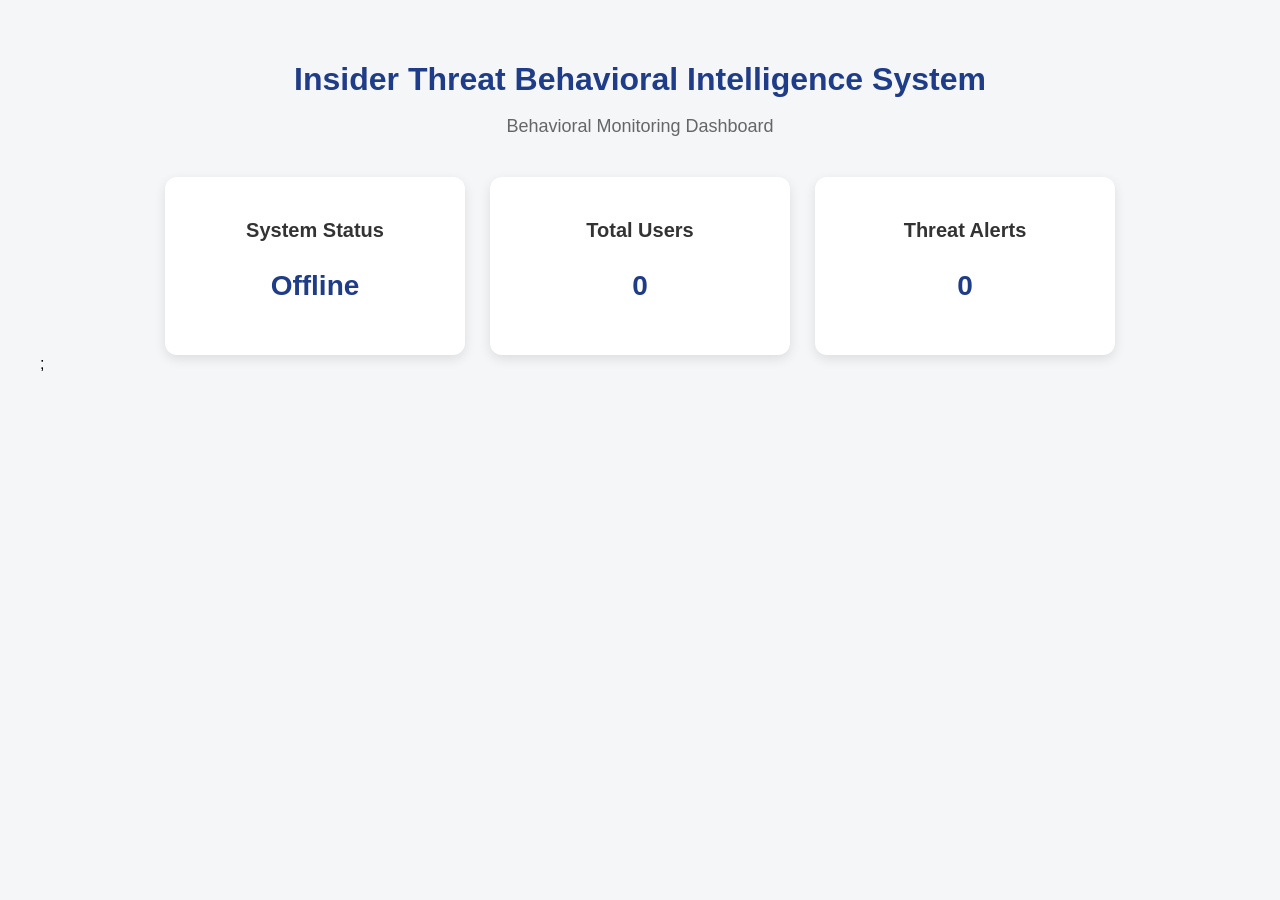
==== frontend/index.html @ 8d7a754d "Add frontend dashboard" ====
<!DOCTYPE html>
<html lang="en">

<head>
    <meta ch<arset="UTF-8">
    <meta name="viewport" content="width=device-width, initial-scale=1.0">
    <title>Insider Threat Behavioral Intelligence System</title>
    <link rel="stylesheet" href="style.css">
</head>

<body>

    <div class="container">

        <h1>Insider Threat Behavioral Intelligence System</h1>

        <p class="subtitle">Behavioral Monitoring Dashboard</p>

        <div class="dashboard">

            <div class="card">
                <h2>System Status</h2>
                <p>Healthy</p>
            </div>

            <div class="card">
                <h2>Total Users</h2>
                <p>0</p>
            </div>

            <div class="card">
                <h2>Threat Alerts</h2>
                <p>0</p>
            </div>

        </div>

    </div>

    ;
    </script>

    <script src="script.js"></script>

</body>

</html>
---- frontend/style.css ----
body {
    font-family: Arial, sans-serif;
    background-color: #f4f6f8;
    margin: 0;
    padding: 40px;
}

.container {
    max-width: 1100px;
    margin: auto;
    text-align: center;
}

h1 {
    color: #1f3c88;
    margin-bottom: 10px;
}

.subtitle {
    color: #666;
    font-size: 18px;
    margin-bottom: 40px;
}

.dashboard {
    display: flex;
    justify-content: center;
    gap: 25px;
    flex-wrap: wrap;
}

.card {
    background-color: white;
    width: 250px;
    padding: 25px;
    border-radius: 12px;
    box-shadow: 0 4px 12px rgba(0, 0, 0, 0.1);
}

.card h2 {
    color: #333;
    font-size: 20px;
}

.card p {
    font-size: 28px;
    font-weight: bold;
    color: #1f3c88;
}
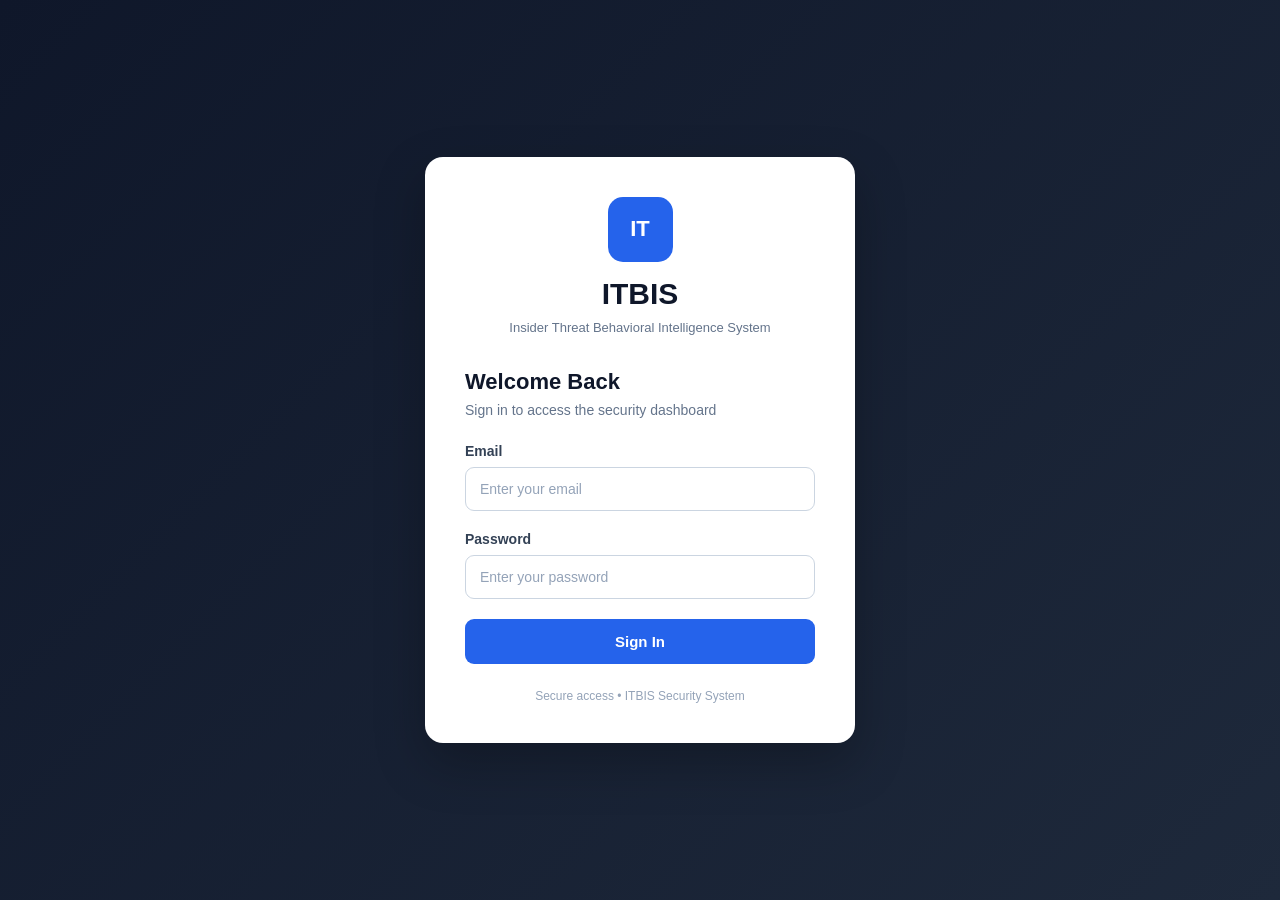
==== commit 6dab1173: "Complete Milestone 2 anomaly detection pipeline" ====
--- a/frontend/index.html
+++ b/frontend/index.html
@@ -2,43 +2,517 @@
 <html lang="en">
 
 <head>
-    <meta ch<arset="UTF-8">
+    <meta charset="UTF-8">
     <meta name="viewport" content="width=device-width, initial-scale=1.0">
-    <title>Insider Threat Behavioral Intelligence System</title>
+
+    <title>ITBIS Security Dashboard</title>
+
     <link rel="stylesheet" href="style.css">
 </head>
 
 <body>
 
-    <div class="container">
-
-        <h1>Insider Threat Behavioral Intelligence System</h1>
-
-        <p class="subtitle">Behavioral Monitoring Dashboard</p>
-
-        <div class="dashboard">
-
-            <div class="card">
-                <h2>System Status</h2>
-                <p>Healthy</p>
+    <!-- ================= SIDEBAR ================= -->
+
+    <aside class="sidebar">
+
+        <div class="brand">
+            <div class="brand-logo">IT</div>
+
+            <div>
+                <h2>ITBIS</h2>
+                <span>Security System</span>
             </div>
-
-            <div class="card">
-                <h2>Total Users</h2>
-                <p>0</p>
+        </div>
+
+        <nav class="sidebar-nav">
+
+            <a href="#" class="nav-item active">
+                <span>▣</span>
+                Dashboard
+            </a>
+
+            <a href="#employeesSection" class="nav-item">
+                <span>👥</span>Employees
+            </a>
+
+            <a href="#activitySection" class="nav-item">
+                <span>◷</span>
+                Activity Logs
+            </a>
+
+            <a href="#anomalySection" class="nav-item">
+                <span>⚠</span>
+                Anomalies
+            </a>
+
+            <a href="#riskSection" class="nav-item">
+                <span>▥</span>
+                Risk Analysis
+            </a>
+
+            <a href="#" class="nav-item">
+                <span>◈</span>
+                Behavioral Baseline
+            </a>
+
+            <a href="#" class="nav-item">
+                <span>⚙</span>
+                Settings
+            </a>
+
+        </nav>
+
+        <div class="sidebar-bottom">
+
+            <button class="logout-btn" onclick="logout()">
+                <span>↪</span>
+                Logout
+            </button>
+
+        </div>
+
+    </aside>
+
+
+    <!-- ================= MAIN CONTENT ================= -->
+
+    <div class="main-content">
+
+
+        <!-- HEADER -->
+
+        <header class="topbar">
+
+            <div>
+                <h1>Security Dashboard</h1>
+                <p>Insider Threat Behavioral Intelligence System</p>
             </div>
 
-            <div class="card">
-                <h2>Threat Alerts</h2>
-                <p>0</p>
+            <div class="user-info">
+
+                <div class="user-avatar">
+                    A
+                </div>
+
+                <div>
+                    <strong>Administrator</strong>
+                    <span>Security Admin</span>
+                </div>
+
             </div>
 
-        </div>
+        </header>
+
+
+        <!-- ================= DASHBOARD CONTENT ================= -->
+
+        <main class="dashboard-container">
+
+
+            <!-- WELCOME BANNER -->
+
+            <section class="welcome-banner">
+
+                <div>
+                    <h2>Welcome back 👋</h2>
+
+                    <p>
+                        Monitor employee behavior, detect anomalies,
+                        and analyze security risks.
+                    </p>
+                </div>
+
+                <div class="system-online">
+                    <span class="online-dot"></span>
+                    System Online
+                </div>
+
+            </section>
+
+
+            <!-- ================= STAT CARDS ================= -->
+
+            <section class="stats-grid">
+
+                <div class="stat-card">
+
+                    <div class="stat-icon blue">
+                        👥
+                    </div>
+
+                    <div>
+                        <span>Total Employees</span>
+                        <h2 id="employeeCount">0</h2>
+                    </div>
+
+                </div>
+
+
+                <div class="stat-card">
+
+                    <div class="stat-icon purple">
+                        ◷
+                    </div>
+
+                    <div>
+                        <span>Total Activities</span>
+                        <h2 id="activityCount">0</h2>
+                    </div>
+
+                </div>
+
+
+                <div class="stat-card">
+
+                    <div class="stat-icon orange">
+                        ⚠
+                    </div>
+
+                    <div>
+                        <span>Anomalies Detected</span>
+                        <h2 id="anomalyCount">0</h2>
+                    </div>
+
+                </div>
+
+
+                <div class="stat-card">
+
+                    <div class="stat-icon red">
+                        !
+                    </div>
+
+                    <div>
+                        <span>High Risk</span>
+                        <h2 id="highRiskCount">0</h2>
+                    </div>
+
+                </div>
+
+            </section>
+
+
+            <!-- ================= RISK + SYSTEM STATUS ================= -->
+
+            <section class="dashboard-grid">
+
+
+                <!-- RISK OVERVIEW -->
+
+                <div class="dashboard-card" id="riskSection">
+
+                    <div class="card-header">
+
+                        <div>
+                            <h2>Risk Overview</h2>
+                            <p>Current employee risk distribution</p>
+                        </div>
+
+                    </div>
+
+
+                    <div class="risk-item">
+
+                        <div class="risk-label">
+                            <span>High Risk</span>
+                            <strong id="highRisk">0</strong>
+                        </div>
+
+                        <div class="progress-background">
+                            <div id="highProgress" class="progress-bar high">
+                            </div>
+                        </div>
+
+                    </div>
+
+
+                    <div class="risk-item">
+
+                        <div class="risk-label">
+                            <span>Medium Risk</span>
+                            <strong id="mediumRisk">0</strong>
+                        </div>
+
+                        <div class="progress-background">
+                            <div id="mediumProgress" class="progress-bar medium">
+                            </div>
+                        </div>
+
+                    </div>
+
+
+                    <div class="risk-item">
+
+                        <div class="risk-label">
+                            <span>Low Risk</span>
+                            <strong id="lowRisk">0</strong>
+                        </div>
+
+                        <div class="progress-background">
+                            <div id="lowProgress" class="progress-bar low">
+                            </div>
+                        </div>
+
+                    </div>
+
+                </div>
+
+
+                <!-- SYSTEM STATUS -->
+
+                <div class="dashboard-card">
+
+                    <div class="card-header">
+
+                        <div>
+                            <h2>System Status</h2>
+                            <p>ITBIS infrastructure health</p>
+                        </div>
+
+                    </div>
+
+
+                    <div class="status-list">
+
+                        <div class="status-row">
+
+                            <div>
+                                <strong>FastAPI Backend</strong>
+                                <span>API Service</span>
+                            </div>
+
+                            <div class="status-ok">
+                                ● Online
+                            </div>
+
+                        </div>
+
+
+                        <div class="status-row">
+
+                            <div>
+                                <strong>MongoDB</strong>
+                                <span>Behavior Database</span>
+                            </div>
+
+                            <div class="status-ok">
+                                ● Connected
+                            </div>
+
+                        </div>
+
+
+                        <div class="status-row">
+
+                            <div>
+                                <strong>PostgreSQL</strong>
+                                <span>Employee Database</span>
+                            </div>
+
+                            <div class="status-ok">
+                                ● Connected
+                            </div>
+
+                        </div>
+
+                    </div>
+
+                </div>
+
+            </section>
+
+
+            <!-- ================= RECENT ACTIVITY ================= -->
+
+            <section class="dashboard-card full-width" id="activitySection">
+
+                <div class="card-header">
+
+                    <div>
+                        <h2>Recent Activity</h2>
+                        <p>Latest employee activities</p>
+                    </div>
+
+                </div>
+
+
+                <div class="table-container">
+
+                    <table>
+
+                        <thead>
+
+                            <tr>
+
+                                <th>Employee ID</th>
+                                <th>Activity</th>
+                                <th>Device</th>
+                                <th>Application</th>
+                                <th>Data Volume</th>
+                                <th>Risk</th>
+
+                            </tr>
+
+                        </thead>
+
+
+                        <tbody id="activityTable">
+
+                            <tr>
+
+                                <td colspan="6">
+                                    Loading activities...
+                                </td>
+
+                            </tr>
+
+                        </tbody>
+
+                    </table>
+
+                </div>
+
+            </section>
+
+
+            <!-- ================= ANOMALY DETECTION ================= -->
+
+            <section class="dashboard-card full-width" id="anomalySection">
+
+                <div class="card-header">
+
+                    <div>
+                        <h2>Anomaly Detection</h2>
+
+                        <p>
+                            Recent security anomalies detected
+                            from employee behavioral patterns
+                        </p>
+                    </div>
+
+                    <div class="section-badge">
+                        Behavioral Analysis
+                    </div>
+
+                </div>
+
+
+                <div class="table-container">
+
+                    <table>
+
+                        <thead>
+
+                            <tr>
+
+                                <th>Employee ID</th>
+                                <th>Activity</th>
+                                <th>Login Time</th>
+                                <th>Baseline Avg</th>
+                                <th>Threshold</th>
+                                <th>Status</th>
+
+                            </tr>
+
+                        </thead>
+
+
+                        <tbody id="anomalyTable">
+
+                            <tr>
+
+                                <td colspan="6">
+                                    Loading anomalies...
+                                </td>
+
+                            </tr>
+
+                        </tbody>
+
+                    </table>
+
+                </div>
+
+            </section>
+
+            <!-- Employees Section -->
+            <section class="dashboard-card full-width" id="employeesSection">
+                <div class="card-header">
+                    <div>
+                        <h2>Employees</h2>
+                        <p>Registered employees in the ITBIS system</p>
+                    </div>
+                    <div class="section-badge">Employee Management</div>
+                </div>
+
+                <div class="table-container">
+                    <table>
+                        <thead>
+                            <tr>
+                                <th>Employee ID</th>
+                                <th>Name</th>
+                                <th>Department</th>
+                                <th>Designation</th>
+                                <th>Manager ID</th>
+                            </tr>
+                        </thead>
+
+                        <tbody id="employeesTable">
+                            <tr>
+                                <td colspan="5">Loading employees...</td>
+                            </tr>
+                        </tbody>
+                    </table>
+                </div>
+            </section>
+            <!-- ================= EMPLOYEE RISK MONITORING ================= -->
+
+            <section class="dashboard-card full-width">
+
+                <div class="card-header">
+
+                    <div>
+                        <h2>Employee Risk Monitoring</h2>
+                        <p>Individual employee security risk</p>
+                    </div>
+
+                </div>
+
+
+                <div class="employee-list">
+
+                    <div class="loading-message">
+                        Loading employee risk data...
+                    </div>
+
+                </div>
+
+            </section>
+
+
+        </main>
+
+
+        <!-- ================= FOOTER ================= -->
+
+        <footer class="footer">
+
+            <p>
+                ITBIS — Insider Threat Behavioral Intelligence System
+            </p>
+
+            <span>
+                Security Monitoring Dashboard
+            </span>
+
+        </footer>
+
 
     </div>
 
-    ;
-    </script>
+
+    <!-- ================= JAVASCRIPT ================= -->
 
     <script src="script.js"></script>
 
--- a/frontend/style.css
+++ b/frontend/style.css
@@ -1,49 +1,769 @@
+/* ================================
+   ITBIS DASHBOARD - GLOBAL
+================================ */
+
+* {
+    margin: 0;
+    padding: 0;
+    box-sizing: border-box;
+}
+
 body {
-    font-family: Arial, sans-serif;
-    background-color: #f4f6f8;
-    margin: 0;
-    padding: 40px;
-}
-
-.container {
-    max-width: 1100px;
-    margin: auto;
+    font-family: Arial, Helvetica, sans-serif;
+    background: #f4f7fb;
+    color: #172033;
+}
+
+/* ================================
+   SIDEBAR
+================================ */
+
+.sidebar {
+    position: fixed;
+    left: 0;
+    top: 0;
+    width: 250px;
+    height: 100vh;
+    background: #0b1736;
+    color: white;
+    padding: 25px 18px;
+    display: flex;
+    flex-direction: column;
+    z-index: 1000;
+}
+
+.brand {
+    display: flex;
+    align-items: center;
+    gap: 12px;
+    padding: 5px 10px 25px;
+    border-bottom: 1px solid rgba(255, 255, 255, 0.1);
+}
+
+.brand-logo {
+    width: 44px;
+    height: 44px;
+    border-radius: 11px;
+    background: #1769e0;
+    display: flex;
+    align-items: center;
+    justify-content: center;
+    font-weight: bold;
+    font-size: 17px;
+    box-shadow: 0 5px 15px rgba(23, 105, 224, 0.35);
+}
+
+.brand h2 {
+    font-size: 21px;
+    letter-spacing: 1px;
+}
+
+.brand span {
+    display: block;
+    color: #aab6d3;
+    font-size: 10px;
+    margin-top: 3px;
+}
+
+/* ================================
+   SIDEBAR NAVIGATION
+================================ */
+
+.sidebar-nav {
+    margin-top: 28px;
+}
+
+.nav-item {
+    display: flex;
+    align-items: center;
+    gap: 12px;
+    text-decoration: none;
+    color: #b8c3dc;
+    padding: 13px 14px;
+    margin-bottom: 7px;
+    border-radius: 9px;
+    font-size: 13px;
+    transition: 0.2s ease;
+}
+
+.nav-item span {
+    width: 22px;
     text-align: center;
-}
-
-h1 {
-    color: #1f3c88;
-    margin-bottom: 10px;
-}
-
-.subtitle {
-    color: #666;
-    font-size: 18px;
-    margin-bottom: 40px;
-}
-
-.dashboard {
-    display: flex;
+    font-size: 16px;
+}
+
+.nav-item:hover {
+    background: #172854;
+    color: white;
+}
+
+.nav-item.active {
+    background: #1769e0;
+    color: white;
+    box-shadow: 0 5px 15px rgba(23, 105, 224, 0.3);
+}
+
+/* ================================
+   SIDEBAR BOTTOM
+================================ */
+
+.sidebar-bottom {
+    margin-top: auto;
+    border-top: 1px solid rgba(255, 255, 255, 0.1);
+    padding-top: 15px;
+}
+
+.logout-btn {
+    width: 100%;
+    border: none;
+    background: transparent;
+    color: #b8c3dc;
+    padding: 13px 14px;
+    border-radius: 9px;
+    cursor: pointer;
+    text-align: left;
+    font-size: 13px;
+    transition: 0.2s ease;
+}
+
+.logout-btn span {
+    margin-right: 10px;
+    font-size: 16px;
+}
+
+.logout-btn:hover {
+    background: #321d2b;
+    color: #ff8585;
+}
+
+/* ================================
+   MAIN CONTENT
+================================ */
+
+.main-content {
+    margin-left: 250px;
+    min-height: 100vh;
+    padding: 30px 35px;
+}
+
+/* ================================
+   TOPBAR
+================================ */
+
+.topbar {
+    display: flex;
+    justify-content: space-between;
+    align-items: center;
+    margin-bottom: 25px;
+}
+
+.topbar h1 {
+    font-size: 28px;
+    margin-bottom: 6px;
+}
+
+.topbar p {
+    color: #71809b;
+    font-size: 14px;
+}
+
+.user-info {
+    display: flex;
+    align-items: center;
+    gap: 10px;
+}
+
+.user-avatar {
+    width: 42px;
+    height: 42px;
+    border-radius: 50%;
+    background: #1769e0;
+    color: white;
+    display: flex;
+    align-items: center;
     justify-content: center;
-    gap: 25px;
-    flex-wrap: wrap;
-}
-
-.card {
-    background-color: white;
-    width: 250px;
+    font-weight: bold;
+    box-shadow: 0 4px 10px rgba(23, 105, 224, 0.2);
+}
+
+.user-info strong {
+    display: block;
+    font-size: 13px;
+}
+
+.user-info span {
+    display: block;
+    color: #71809b;
+    font-size: 10px;
+    margin-top: 3px;
+}
+
+/* ================================
+   DASHBOARD CONTAINER
+================================ */
+
+.dashboard-container {
+    width: 100%;
+}
+
+/* ================================
+   WELCOME BANNER
+================================ */
+
+.welcome-banner {
+    background: linear-gradient(120deg, #0b1736, #1769e0);
+    color: white;
+    border-radius: 15px;
+    padding: 25px 30px;
+    display: flex;
+    align-items: center;
+    justify-content: space-between;
+    margin-bottom: 25px;
+    box-shadow: 0 8px 25px rgba(23, 105, 224, 0.15);
+}
+
+.welcome-banner h2 {
+    margin-bottom: 8px;
+    font-size: 21px;
+}
+
+.welcome-banner p {
+    color: #d9e4ff;
+    font-size: 13px;
+}
+
+.system-online {
+    background: rgba(255, 255, 255, 0.12);
+    padding: 10px 15px;
+    border-radius: 20px;
+    font-size: 12px;
+}
+
+.online-dot {
+    display: inline-block;
+    width: 9px;
+    height: 9px;
+    background: #35d07f;
+    border-radius: 50%;
+    margin-right: 7px;
+    box-shadow: 0 0 8px rgba(53, 208, 127, 0.8);
+}
+
+/* ================================
+   STAT CARDS
+================================ */
+
+.stats-grid {
+    display: grid;
+    grid-template-columns: repeat(4, 1fr);
+    gap: 18px;
+    margin-bottom: 25px;
+}
+
+.stat-card {
+    background: white;
+    border-radius: 13px;
+    padding: 20px;
+    display: flex;
+    gap: 15px;
+    align-items: center;
+    border: 1px solid #e5eaf2;
+    box-shadow: 0 4px 15px rgba(20, 35, 70, 0.04);
+    transition: 0.2s ease;
+}
+
+.stat-card:hover {
+    transform: translateY(-2px);
+    box-shadow: 0 8px 22px rgba(20, 35, 70, 0.08);
+}
+
+.stat-icon {
+    width: 48px;
+    height: 48px;
+    border-radius: 12px;
+    display: flex;
+    align-items: center;
+    justify-content: center;
+    font-size: 21px;
+}
+
+.stat-icon.blue {
+    background: #e8f1ff;
+}
+
+.stat-icon.purple {
+    background: #f0eaff;
+}
+
+.stat-icon.orange {
+    background: #fff1df;
+}
+
+.stat-icon.red {
+    background: #ffe7e7;
+}
+
+.stat-card span {
+    color: #71809b;
+    font-size: 11px;
+}
+
+.stat-card h2 {
+    font-size: 25px;
+    margin-top: 5px;
+}
+
+/* ================================
+   DASHBOARD GRID
+================================ */
+
+.dashboard-grid {
+    display: grid;
+    grid-template-columns: 1.4fr 1fr;
+    gap: 20px;
+    margin-bottom: 20px;
+}
+
+/* ================================
+   DASHBOARD CARDS
+================================ */
+
+.dashboard-card {
+    background: white;
+    border: 1px solid #e5eaf2;
+    border-radius: 14px;
+    padding: 22px;
+    margin-bottom: 20px;
+    box-shadow: 0 4px 15px rgba(20, 35, 70, 0.04);
+}
+
+.dashboard-grid .dashboard-card {
+    margin-bottom: 0;
+}
+
+.full-width {
+    width: 100%;
+}
+
+.card-header {
+    display: flex;
+    justify-content: space-between;
+    align-items: center;
+    margin-bottom: 20px;
+}
+
+.card-header h2 {
+    font-size: 17px;
+    margin-bottom: 5px;
+}
+
+.card-header p {
+    color: #8793a8;
+    font-size: 12px;
+}
+
+/* ================================
+   RISK OVERVIEW
+================================ */
+
+.risk-item {
+    margin-bottom: 20px;
+}
+
+.risk-item:last-child {
+    margin-bottom: 0;
+}
+
+.risk-label {
+    display: flex;
+    justify-content: space-between;
+    align-items: center;
+    margin-bottom: 8px;
+    font-size: 13px;
+}
+
+.risk-label strong {
+    font-size: 14px;
+}
+
+.progress-background {
+    width: 100%;
+    height: 9px;
+    background: #edf0f5;
+    border-radius: 10px;
+    overflow: hidden;
+}
+
+.progress-bar {
+    height: 100%;
+    width: 0%;
+    border-radius: 10px;
+    transition: width 0.5s ease;
+}
+
+.progress-bar.high {
+    background: #ef5350;
+}
+
+.progress-bar.medium {
+    background: #ffad42;
+}
+
+.progress-bar.low {
+    background: #35b875;
+}
+
+/* ================================
+   SYSTEM STATUS
+================================ */
+
+.status-list {
+    width: 100%;
+}
+
+.status-row {
+    display: flex;
+    align-items: center;
+    justify-content: space-between;
+    padding: 14px 0;
+    border-bottom: 1px solid #edf0f5;
+}
+
+.status-row:last-child {
+    border-bottom: none;
+}
+
+.status-row strong {
+    display: block;
+    font-size: 13px;
+}
+
+.status-row span {
+    display: block;
+    color: #8a96aa;
+    font-size: 10px;
+    margin-top: 4px;
+}
+
+.status-ok {
+    color: #20a765;
+    background: #e8f8ef;
+    padding: 5px 9px;
+    border-radius: 12px;
+    font-size: 10px;
+    white-space: nowrap;
+}
+
+/* ================================
+   TABLE
+================================ */
+
+.table-container {
+    width: 100%;
+    overflow-x: auto;
+}
+
+table {
+    width: 100%;
+    border-collapse: collapse;
+    min-width: 700px;
+}
+
+th {
+    text-align: left;
+    background: #f7f9fc;
+    color: #6d7890;
+    font-size: 11px;
+    padding: 12px;
+    font-weight: 600;
+    white-space: nowrap;
+}
+
+td {
+    padding: 14px 12px;
+    border-bottom: 1px solid #edf0f5;
+    font-size: 12px;
+    color: #37445a;
+}
+
+tbody tr {
+    transition: 0.15s ease;
+}
+
+tbody tr:hover {
+    background: #fafcff;
+}
+
+tbody tr:last-child td {
+    border-bottom: none;
+}
+
+/* ================================
+   RISK BADGES
+================================ */
+
+.badge {
+    display: inline-block;
+    padding: 5px 10px;
+    border-radius: 15px;
+    font-size: 10px;
+    font-weight: bold;
+}
+
+.badge.low {
+    background: #e7f8ef;
+    color: #15945a;
+}
+
+.badge.medium {
+    background: #fff1dd;
+    color: #d98616;
+}
+
+.badge.high {
+    background: #ffe7e7;
+    color: #d83d3d;
+}
+
+/* ================================
+   ANOMALY STATUS
+================================ */
+
+.anomaly-status {
+    display: inline-block;
+    padding: 5px 10px;
+    border-radius: 15px;
+    font-size: 10px;
+    font-weight: bold;
+}
+
+.anomaly-status.detected {
+    background: #ffe7e7;
+    color: #d83d3d;
+}
+
+.anomaly-status.normal {
+    background: #e7f8ef;
+    color: #15945a;
+}
+
+.section-badge {
+    background: #eef4ff;
+    color: #1769e0;
+    padding: 7px 12px;
+    border-radius: 15px;
+    font-size: 10px;
+    font-weight: bold;
+}
+
+/* ================================
+   EMPLOYEE RISK MONITORING
+================================ */
+
+.employee-list {
+    display: flex;
+    flex-direction: column;
+}
+
+.employee-row {
+    display: flex;
+    align-items: center;
+    padding: 14px 0;
+    border-bottom: 1px solid #edf0f5;
+}
+
+.employee-row:last-child {
+    border-bottom: none;
+}
+
+.employee-info {
+    display: flex;
+    align-items: center;
+    gap: 12px;
+    flex: 1;
+}
+
+.employee-avatar {
+    width: 40px;
+    height: 40px;
+    border-radius: 50%;
+    background: #e8f1ff;
+    color: #1769e0;
+    display: flex;
+    align-items: center;
+    justify-content: center;
+    font-size: 11px;
+    font-weight: bold;
+}
+
+.employee-info strong {
+    display: block;
+    font-size: 13px;
+}
+
+.employee-info small {
+    color: #8995aa;
+    font-size: 10px;
+    margin-top: 3px;
+    display: block;
+}
+
+.risk-score {
+    text-align: right;
+    margin-right: 30px;
+}
+
+.risk-score strong {
+    font-size: 17px;
+    display: block;
+}
+
+.risk-score span {
+    color: #8995aa;
+    font-size: 10px;
+}
+
+.employee-risk-badge {
+    min-width: 70px;
+    text-align: center;
+}
+
+/* ================================
+   LOADING / EMPTY STATES
+================================ */
+
+.loading-message {
+    text-align: center;
+    color: #8793a8;
     padding: 25px;
-    border-radius: 12px;
-    box-shadow: 0 4px 12px rgba(0, 0, 0, 0.1);
-}
-
-.card h2 {
-    color: #333;
-    font-size: 20px;
-}
-
-.card p {
-    font-size: 28px;
-    font-weight: bold;
-    color: #1f3c88;
+    font-size: 12px;
+}
+
+.empty-message {
+    text-align: center;
+    color: #8793a8;
+    padding: 25px;
+    font-size: 12px;
+}
+
+/* ================================
+   FOOTER
+================================ */
+
+.footer {
+    text-align: center;
+    color: #9aa5b8;
+    font-size: 11px;
+    padding: 10px 0 25px;
+}
+
+.footer p {
+    margin-bottom: 5px;
+}
+
+.footer span {
+    color: #b0b8c7;
+}
+
+/* ================================
+   RESPONSIVE
+================================ */
+
+@media (max-width: 1200px) {
+
+    .stats-grid {
+        grid-template-columns: repeat(2, 1fr);
+    }
+
+    .dashboard-grid {
+        grid-template-columns: 1fr;
+    }
+}
+
+@media (max-width: 800px) {
+
+    .sidebar {
+        width: 70px;
+        padding: 20px 10px;
+    }
+
+    .brand {
+        justify-content: center;
+        padding: 5px 0 20px;
+    }
+
+    .brand>div:last-child {
+        display: none;
+    }
+
+    .nav-item {
+        justify-content: center;
+        padding: 13px 8px;
+    }
+
+    .nav-item span {
+        margin: 0;
+    }
+
+    .nav-item {
+        font-size: 0;
+    }
+
+    .nav-item span {
+        font-size: 17px;
+    }
+
+    .logout-btn {
+        text-align: center;
+        font-size: 0;
+    }
+
+    .logout-btn span {
+        font-size: 17px;
+        margin: 0;
+    }
+
+    .main-content {
+        margin-left: 70px;
+        padding: 20px;
+    }
+
+    .stats-grid {
+        grid-template-columns: 1fr;
+    }
+
+    .welcome-banner {
+        flex-direction: column;
+        align-items: flex-start;
+        gap: 15px;
+    }
+
+    .topbar {
+        flex-direction: column;
+        align-items: flex-start;
+        gap: 15px;
+    }
+
+    .employee-row {
+        min-width: 550px;
+    }
+}
+
+@media (max-width: 500px) {
+
+    .main-content {
+        padding: 15px;
+    }
+
+    .topbar h1 {
+        font-size: 23px;
+    }
+
+    .dashboard-card {
+        padding: 16px;
+    }
+
+    .welcome-banner {
+        padding: 20px;
+    }
 }
